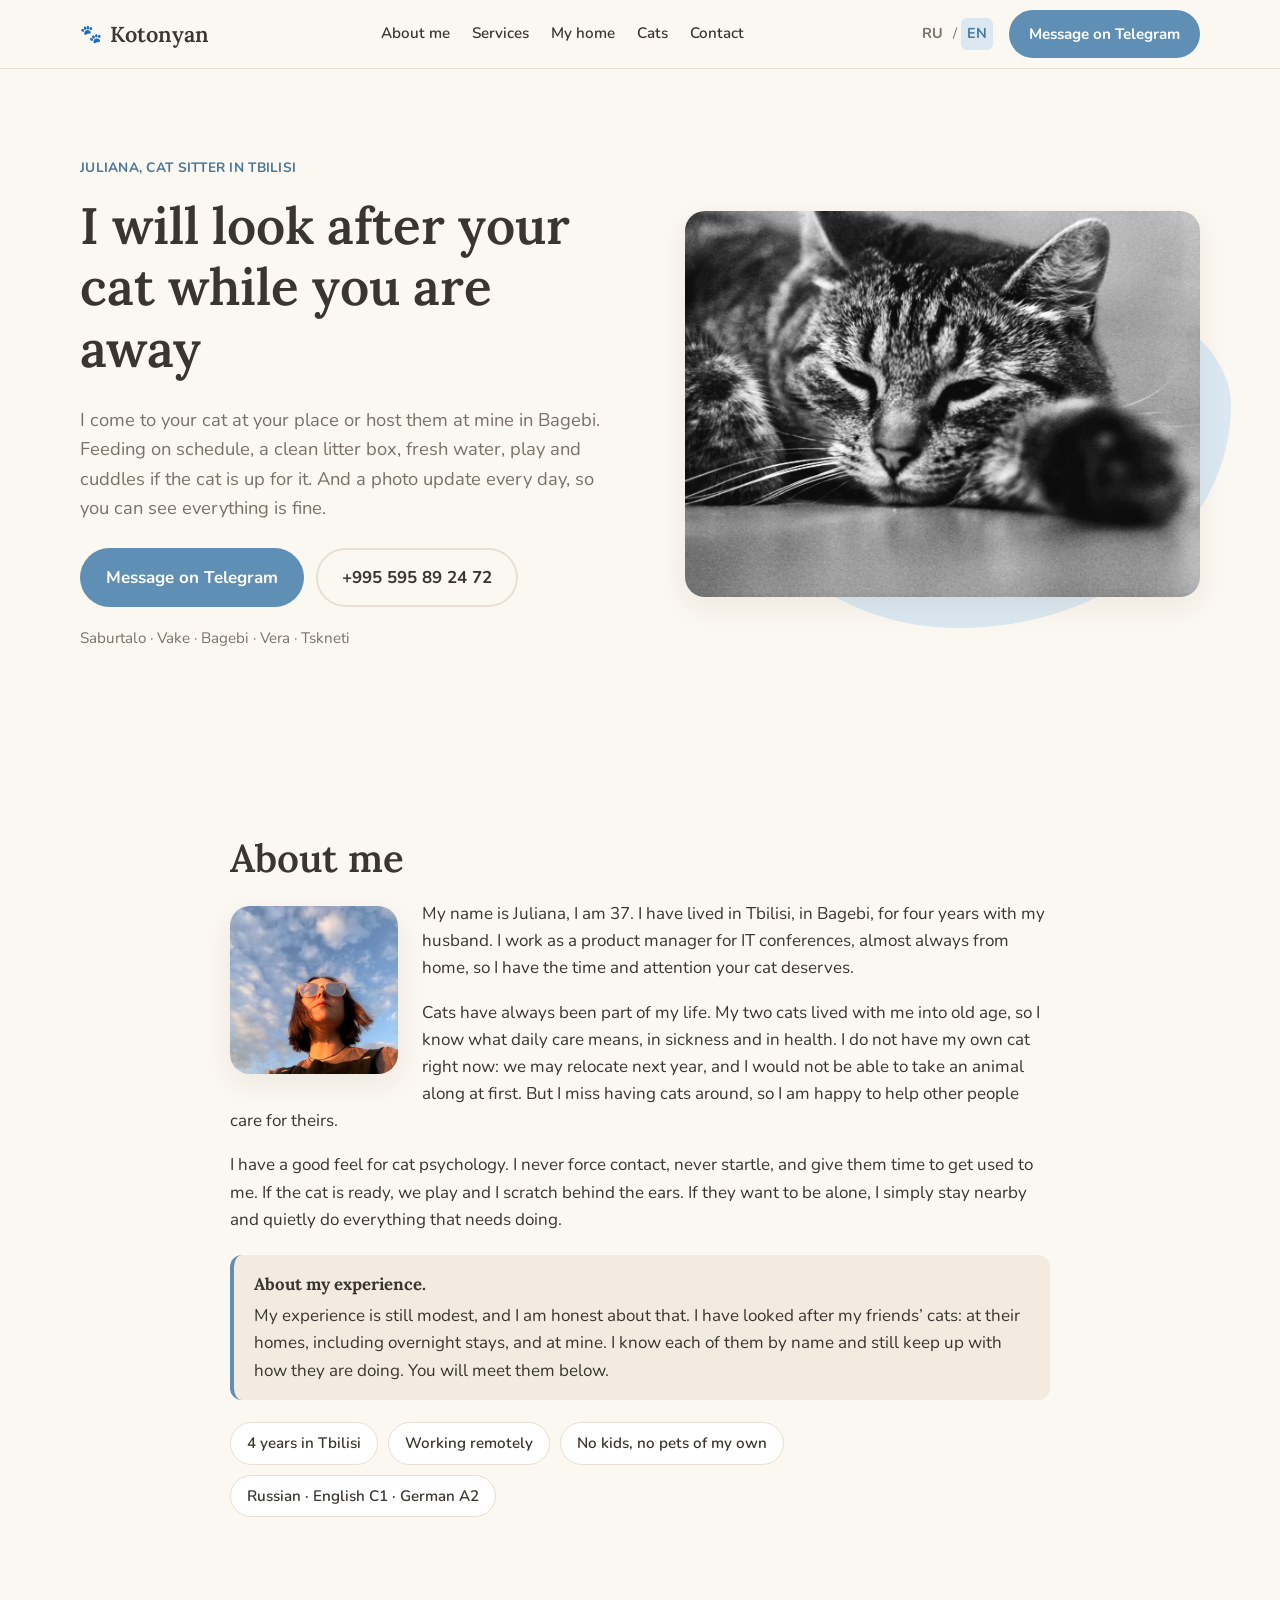
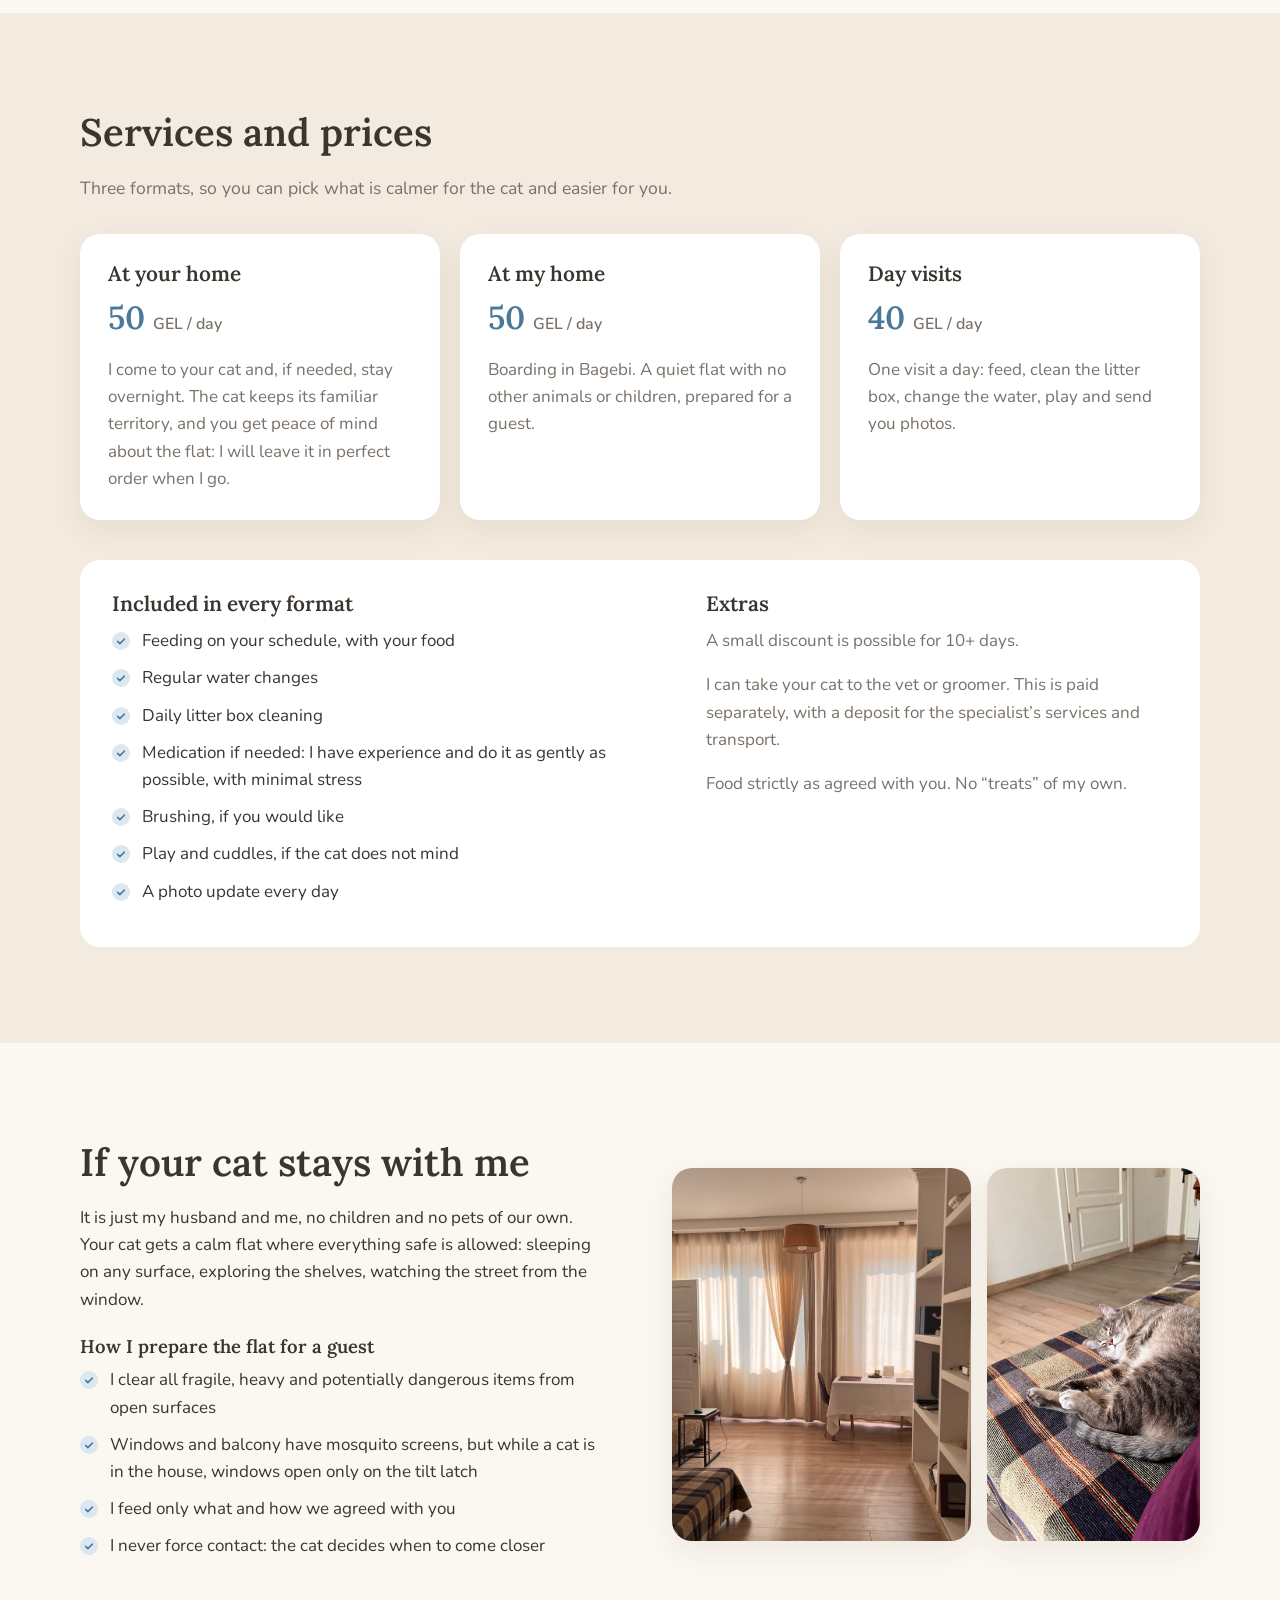
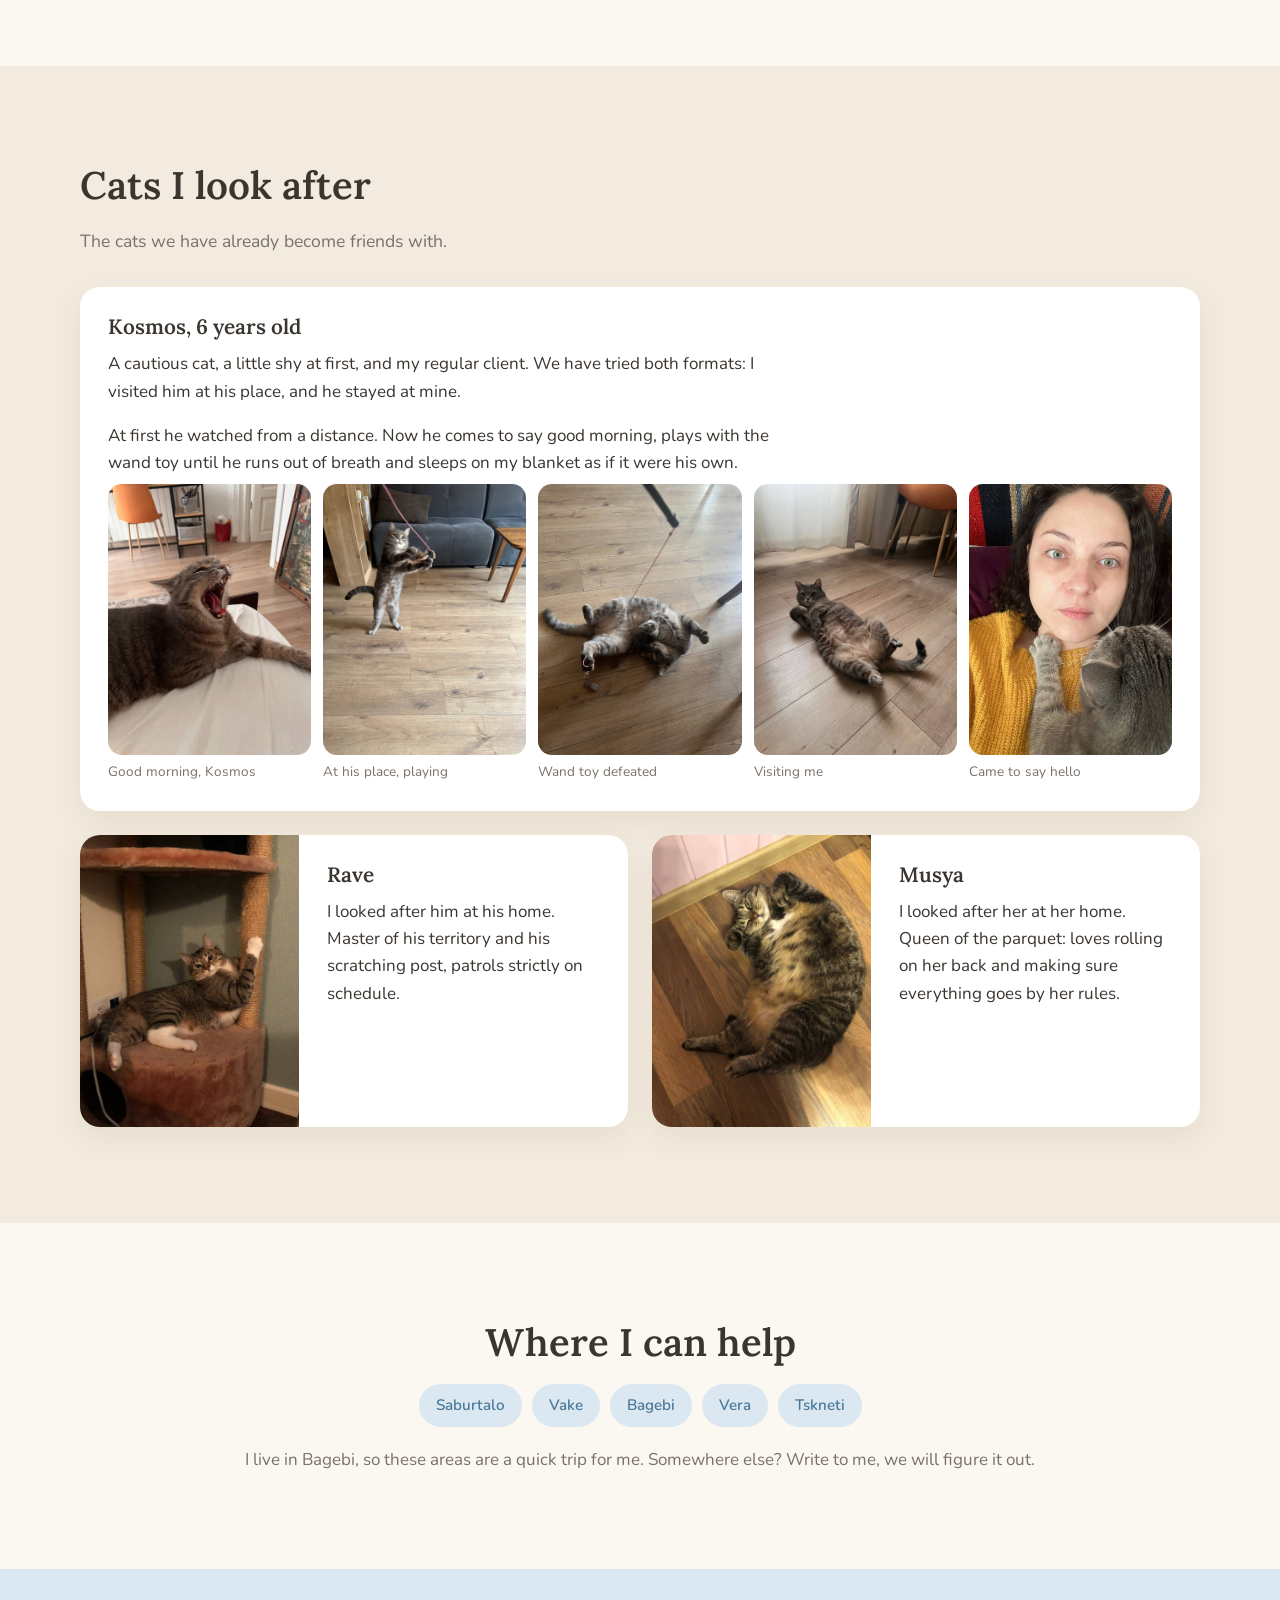
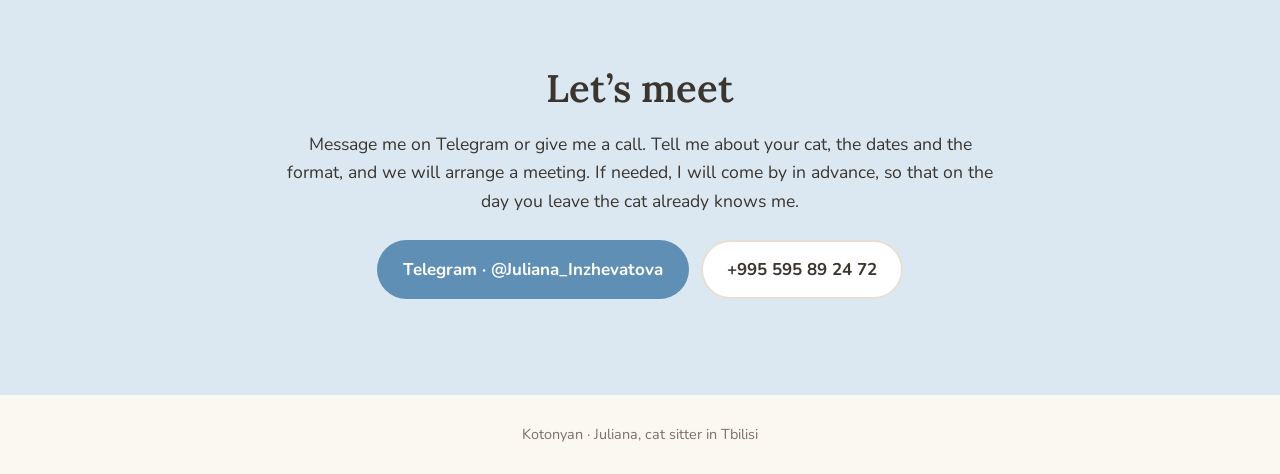
==== en/index.html @ 67782b3d "Отдельная английская страница /en/ с английским превью ссылки Co-Authored-By: Claude Opus 5 <noreply" ====
<!DOCTYPE html>
<html lang="en">
<head>
<meta charset="utf-8">
<meta name="viewport" content="width=device-width, initial-scale=1">
<title data-i18n="meta.title">Kotonyan · cat sitter in Tbilisi</title>
<meta name="description" data-i18n-content="meta.desc" content="Juliana, cat sitter in Tbilisi. Cat care at your home or boarding in Bagebi: feeding, litter, play, daily photo updates. Saburtalo, Vake, Bagebi, Vera, Tskneti.">
<meta property="og:title" content="Kotonyan · cat sitter in Tbilisi">
<meta property="og:description" content="Cat care at your home or boarding in Bagebi. Daily photo updates.">
<meta property="og:image" content="https://inzejune-max.github.io/kotonyan/img/cover.jpg">
<meta property="og:url" content="https://inzejune-max.github.io/kotonyan/en/">
<meta property="og:type" content="website">
<link rel="icon" href="../favicon.svg" type="image/svg+xml">
<link rel="preconnect" href="https://fonts.googleapis.com">
<link rel="preconnect" href="https://fonts.gstatic.com" crossorigin>
<link href="https://fonts.googleapis.com/css2?family=Lora:ital,wght@0,500;0,600;1,500&family=Nunito:wght@400;600;700&display=swap" rel="stylesheet">
<link rel="stylesheet" href="../css/style.css">
</head>
<body>

<header class="site-header">
  <div class="container header-inner">
    <a href="#top" class="logo"><span class="logo-mark" aria-hidden="true">🐾</span><span data-i18n="brand">Kotonyan</span></a>
    <nav class="nav" id="nav">
      <a href="#about" data-i18n="nav.about">About me</a>
      <a href="#services" data-i18n="nav.services">Services</a>
      <a href="#home" data-i18n="nav.home">My home</a>
      <a href="#cats" data-i18n="nav.cats">Cats</a>
      <a href="#contact" data-i18n="nav.contact">Contact</a>
    </nav>
    <div class="header-actions">
      <div class="lang" aria-label="Language">
        <a href="../#ru" data-lang="ru">RU</a>
        <span aria-hidden="true">/</span>
        <a href="./" data-lang="en" class="is-active">EN</a>
      </div>
      <a class="btn btn-primary btn-sm" href="https://t.me/Juliana_Inzhevatova" target="_blank" rel="noopener" data-i18n="cta.tg">Message on Telegram</a>
      <button class="burger" id="burger" aria-label="Menu" aria-expanded="false"><span></span><span></span><span></span></button>
    </div>
  </div>
</header>

<main id="top">

<section class="hero">
  <div class="container hero-grid">
    <div class="hero-text">
      <p class="kicker" data-i18n="hero.kicker">Juliana, cat sitter in Tbilisi</p>
      <h1 data-i18n="hero.title">I will look after your cat while you are away</h1>
      <p class="lead" data-i18n="hero.lead">I come to your cat at your place or host them at mine in Bagebi. Feeding on schedule, a clean litter box, fresh water, play and cuddles if the cat is up for it. And a photo update every day, so you can see everything is fine.</p>
      <div class="hero-cta">
        <a class="btn btn-primary" href="https://t.me/Juliana_Inzhevatova" target="_blank" rel="noopener" data-i18n="cta.tg">Message on Telegram</a>
        <a class="btn btn-ghost" href="tel:+995595892472">+995 595 89 24 72</a>
      </div>
      <p class="hero-areas" data-i18n="hero.areas">Saburtalo · Vake · Bagebi · Vera · Tskneti</p>
    </div>
    <div class="hero-photo">
      <img src="../img/cover.jpg" width="1280" height="853" alt="A cat dozing on the floor" data-i18n-alt="alt.cover">
    </div>
  </div>
</section>

<section class="section" id="about">
  <div class="container about">
    <h2 data-i18n="about.title">About me</h2>
    <div class="about-text">
      <img class="about-photo" src="../img/yuliana.jpg" width="1280" height="960" alt="Juliana" loading="lazy" data-i18n-alt="alt.yuliana">
      <p data-i18n="about.p1">My name is Juliana, I am 37. I have lived in Tbilisi, in Bagebi, for four years with my husband. I work as a product manager for IT conferences, almost always from home, so I have the time and attention your cat deserves.</p>
      <p data-i18n="about.p2">Cats have always been part of my life. My two cats lived with me into old age, so I know what daily care means, in sickness and in health. I do not have my own cat right now: we may relocate next year, and I would not be able to take an animal along at first. But I miss having cats around, so I am happy to help other people care for theirs.</p>
      <p data-i18n="about.p3">I have a good feel for cat psychology. I never force contact, never startle, and give them time to get used to me. If the cat is ready, we play and I scratch behind the ears. If they want to be alone, I simply stay nearby and quietly do everything that needs doing.</p>
      <div class="callout">
        <strong data-i18n="about.honest.title">About my experience.</strong>
        <span data-i18n="about.honest.text">My experience is still modest, and I am honest about that. I have looked after my friends’ cats: at their homes, including overnight stays, and at mine. I know each of them by name and still keep up with how they are doing. You will meet them below.</span>
      </div>
      <ul class="facts">
        <li data-i18n="about.f1">4 years in Tbilisi</li>
        <li data-i18n="about.f2">Working remotely</li>
        <li data-i18n="about.f3">No kids, no pets of my own</li>
        <li data-i18n="about.f4">Russian · English C1 · German A2</li>
      </ul>
    </div>
  </div>
</section>

<section class="section section-alt" id="services">
  <div class="container">
    <h2 data-i18n="services.title">Services and prices</h2>
    <p class="section-lead" data-i18n="services.lead">Three formats, so you can pick what is calmer for the cat and easier for you.</p>
    <div class="cards">
      <article class="card">
        <h3 data-i18n="services.c1.title">At your home</h3>
        <p class="price">50 <span data-i18n="services.perday">GEL / day</span></p>
        <p data-i18n="services.c1.text">I come to your cat and, if needed, stay overnight. The cat keeps its familiar territory, and you get peace of mind about the flat: I will leave it in perfect order when I go.</p>
      </article>
      <article class="card">
        <h3 data-i18n="services.c2.title">At my home</h3>
        <p class="price">50 <span data-i18n="services.perday">GEL / day</span></p>
        <p data-i18n="services.c2.text">Boarding in Bagebi. A quiet flat with no other animals or children, prepared for a guest.</p>
      </article>
      <article class="card">
        <h3 data-i18n="services.c3.title">Day visits</h3>
        <p class="price">40 <span data-i18n="services.perday">GEL / day</span></p>
        <p data-i18n="services.c3.text">One visit a day: feed, clean the litter box, change the water, play and send you photos.</p>
      </article>
    </div>
    <div class="included">
      <div>
        <h3 data-i18n="services.inc.title">Included in every format</h3>
        <ul class="checklist">
          <li data-i18n="services.inc.1">Feeding on your schedule, with your food</li>
          <li data-i18n="services.inc.2">Regular water changes</li>
          <li data-i18n="services.inc.3">Daily litter box cleaning</li>
          <li data-i18n="services.inc.4">Medication if needed: I have experience and do it as gently as possible, with minimal stress</li>
          <li data-i18n="services.inc.5">Brushing, if you would like</li>
          <li data-i18n="services.inc.6">Play and cuddles, if the cat does not mind</li>
          <li data-i18n="services.inc.7">A photo update every day</li>
        </ul>
      </div>
      <div class="notes">
        <h3 data-i18n="services.extra.title">Extras</h3>
        <p data-i18n="services.extra.1">A small discount is possible for 10+ days.</p>
        <p data-i18n="services.extra.2">I can take your cat to the vet or groomer. This is paid separately, with a deposit for the specialist’s services and transport.</p>
        <p data-i18n="services.extra.3">Food strictly as agreed with you. No “treats” of my own.</p>
      </div>
    </div>
  </div>
</section>

<section class="section" id="home">
  <div class="container home-grid">
    <div class="home-text">
      <h2 data-i18n="home.title">If your cat stays with me</h2>
      <p data-i18n="home.p1">It is just my husband and me, no children and no pets of our own. Your cat gets a calm flat where everything safe is allowed: sleeping on any surface, exploring the shelves, watching the street from the window.</p>
      <h3 data-i18n="home.list.title">How I prepare the flat for a guest</h3>
      <ul class="checklist">
        <li data-i18n="home.l1">I clear all fragile, heavy and potentially dangerous items from open surfaces</li>
        <li data-i18n="home.l2">Windows and balcony have mosquito screens, but while a cat is in the house, windows open only on the tilt latch</li>
        <li data-i18n="home.l3">I feed only what and how we agreed with you</li>
        <li data-i18n="home.l4">I never force contact: the cat decides when to come closer</li>
      </ul>
    </div>
    <div class="home-photos">
      <img src="../img/home.jpg" width="1280" height="960" alt="Living room: a bright room, sofa, window with curtains" loading="lazy" data-i18n-alt="alt.home">
      <img src="../img/kosmos-home-1.jpg" width="960" height="1280" alt="Kosmos sleeping on a blanket" loading="lazy" data-i18n-alt="alt.kosmosHome1">
    </div>
  </div>
</section>

<section class="section section-alt" id="cats">
  <div class="container">
    <h2 data-i18n="cats.title">Cats I look after</h2>
    <p class="section-lead" data-i18n="cats.lead">The cats we have already become friends with.</p>

    <article class="cat cat-featured">
      <div class="cat-text">
        <h3 data-i18n="cats.kosmos.name">Kosmos, 6 years old</h3>
        <p data-i18n="cats.kosmos.p1">A cautious cat, a little shy at first, and my regular client. We have tried both formats: I visited him at his place, and he stayed at mine.</p>
        <p data-i18n="cats.kosmos.p2">At first he watched from a distance. Now he comes to say good morning, plays with the wand toy until he runs out of breath and sleeps on my blanket as if it were his own.</p>
      </div>
      <div class="gallery">
        <figure><img src="../img/kosmos-morning.jpg" width="960" height="1280" alt="Kosmos yawning in the morning" loading="lazy" data-i18n-alt="alt.kosmosMorning"><figcaption data-i18n="cats.kosmos.c1">Good morning, Kosmos</figcaption></figure>
        <figure><img src="../img/kosmos-play-2.jpg" width="960" height="1280" alt="Kosmos standing on hind legs catching a toy" loading="lazy" data-i18n-alt="alt.kosmosPlay2"><figcaption data-i18n="cats.kosmos.c2">At his place, playing</figcaption></figure>
        <figure><img src="../img/kosmos-play-1.jpg" width="960" height="1280" alt="Kosmos lying on his back catching a wand toy" loading="lazy" data-i18n-alt="alt.kosmosPlay1"><figcaption data-i18n="cats.kosmos.c3">Wand toy defeated</figcaption></figure>
        <figure><img src="../img/kosmos-home-2.jpg" width="960" height="1280" alt="Kosmos lying on the floor while visiting" loading="lazy" data-i18n-alt="alt.kosmosHome2"><figcaption data-i18n="cats.kosmos.c4">Visiting me</figcaption></figure>
        <figure><img src="../img/yuliana-kosmos.jpg" width="720" height="1280" alt="Kosmos resting his paw on Juliana’s shoulder" loading="lazy" data-i18n-alt="alt.kosmosSelfie"><figcaption data-i18n="cats.kosmos.c5">Came to say hello</figcaption></figure>
      </div>
    </article>

    <div class="cats-row">
      <article class="cat">
        <figure><img src="../img/rave.jpg" width="960" height="1280" alt="Rave lying on a scratching post" loading="lazy" data-i18n-alt="alt.rave"></figure>
        <div class="cat-text">
          <h3 data-i18n="cats.rave.name">Rave</h3>
          <p data-i18n="cats.rave.p1">I looked after him at his home. Master of his territory and his scratching post, patrols strictly on schedule.</p>
        </div>
      </article>
      <article class="cat">
        <figure><img src="../img/musya.jpg" width="960" height="1280" alt="Musya lying on her back on the parquet" loading="lazy" data-i18n-alt="alt.musya"></figure>
        <div class="cat-text">
          <h3 data-i18n="cats.musya.name">Musya</h3>
          <p data-i18n="cats.musya.p1">I looked after her at her home. Queen of the parquet: loves rolling on her back and making sure everything goes by her rules.</p>
        </div>
      </article>
    </div>
  </div>
</section>

<section class="section" id="areas">
  <div class="container areas">
    <h2 data-i18n="areas.title">Where I can help</h2>
    <ul class="chips">
      <li data-i18n="areas.1">Saburtalo</li>
      <li data-i18n="areas.2">Vake</li>
      <li data-i18n="areas.3">Bagebi</li>
      <li data-i18n="areas.4">Vera</li>
      <li data-i18n="areas.5">Tskneti</li>
    </ul>
    <p data-i18n="areas.text">I live in Bagebi, so these areas are a quick trip for me. Somewhere else? Write to me, we will figure it out.</p>
  </div>
</section>

<section class="section section-contact" id="contact">
  <div class="container contact">
    <h2 data-i18n="contact.title">Let’s meet</h2>
    <p data-i18n="contact.text">Message me on Telegram or give me a call. Tell me about your cat, the dates and the format, and we will arrange a meeting. If needed, I will come by in advance, so that on the day you leave the cat already knows me.</p>
    <div class="contact-links">
      <a class="btn btn-primary" href="https://t.me/Juliana_Inzhevatova" target="_blank" rel="noopener">Telegram · @Juliana_Inzhevatova</a>
      <a class="btn btn-ghost" href="tel:+995595892472">+995 595 89 24 72</a>
    </div>
  </div>
</section>

</main>

<footer class="site-footer">
  <div class="container">
    <span data-i18n="footer.text">Kotonyan · Juliana, cat sitter in Tbilisi</span>
  </div>
</footer>

<script src="../js/main.js"></script>
</body>
</html>
---- css/style.css ----
:root {
  --bg: #fbf7f1;
  --bg-alt: #f3ebdf;
  --surface: #ffffff;
  --text: #3b3530;
  --muted: #7a7168;
  --line: #e8dfd2;
  --blue: #5f8fb4;
  --blue-dark: #4a7899;
  --blue-soft: #dbe8f1;
  --sand: #e9d9c3;
  --radius: 20px;
  --shadow: 0 10px 30px rgba(80, 60, 30, 0.08);
  --font-head: "Lora", Georgia, serif;
  --font-body: "Nunito", system-ui, -apple-system, "Segoe UI", sans-serif;
}

* { box-sizing: border-box; }

html { scroll-behavior: smooth; }

body {
  margin: 0;
  font-family: var(--font-body);
  font-size: 17px;
  line-height: 1.6;
  color: var(--text);
  background: var(--bg);
}

img { max-width: 100%; height: auto; display: block; }

h1, h2, h3 {
  font-family: var(--font-head);
  font-weight: 600;
  line-height: 1.2;
  margin: 0 0 0.5em;
  color: var(--text);
}
h1 { font-size: clamp(2rem, 4.5vw, 3.2rem); }
h2 { font-size: clamp(1.7rem, 3.2vw, 2.4rem); }
h3 { font-size: 1.3rem; }
p { margin: 0 0 1em; }
ul { margin: 0; padding: 0; list-style: none; }
a { color: var(--blue-dark); }

.container {
  width: min(1120px, 100% - 32px);
  margin: 0 auto;
}

.section { padding: clamp(56px, 8vw, 96px) 0; }
.section-alt { background: var(--bg-alt); }
.section-lead { color: var(--muted); max-width: 640px; margin-bottom: 2rem; font-size: 1.1rem; }

/* Buttons */
.btn {
  display: inline-flex;
  align-items: center;
  justify-content: center;
  gap: 8px;
  padding: 14px 24px;
  border-radius: 999px;
  font-weight: 700;
  text-decoration: none;
  border: 2px solid transparent;
  transition: background 0.2s, color 0.2s, border-color 0.2s, transform 0.1s;
  white-space: nowrap;
}
.btn:active { transform: translateY(1px); }
.btn-primary { background: var(--blue); color: #fff; }
.btn-primary:hover { background: var(--blue-dark); }
.btn-ghost { background: transparent; color: var(--text); border-color: var(--line); }
.btn-ghost:hover { border-color: var(--blue); color: var(--blue-dark); }
.btn-sm { padding: 10px 18px; font-size: 0.95rem; }

/* Header */
.site-header {
  position: sticky;
  top: 0;
  z-index: 50;
  background: rgba(251, 247, 241, 0.92);
  backdrop-filter: blur(10px);
  border-bottom: 1px solid var(--line);
}
.header-inner {
  display: flex;
  align-items: center;
  justify-content: space-between;
  gap: 24px;
  height: 68px;
}
.logo {
  display: inline-flex;
  align-items: center;
  gap: 8px;
  font-family: var(--font-head);
  font-size: 1.35rem;
  font-weight: 600;
  color: var(--text);
  text-decoration: none;
}
.logo-mark { font-size: 1.1rem; }
.nav { display: flex; gap: 22px; }
.nav a {
  color: var(--text);
  text-decoration: none;
  font-weight: 600;
  font-size: 0.95rem;
  padding: 6px 0;
  border-bottom: 2px solid transparent;
}
.nav a:hover { border-bottom-color: var(--blue); }
.header-actions { display: flex; align-items: center; gap: 16px; }
.lang { display: flex; align-items: center; gap: 4px; color: var(--muted); font-size: 0.9rem; }
.lang a {
  padding: 4px 6px;
  font-weight: 700;
  color: var(--muted);
  text-decoration: none;
  border-radius: 6px;
}
.lang a:hover { color: var(--text); }
.lang a.is-active { color: var(--blue-dark); background: var(--blue-soft); }
.burger {
  display: none;
  width: 40px;
  height: 40px;
  border: 0;
  background: none;
  cursor: pointer;
  flex-direction: column;
  justify-content: center;
  gap: 5px;
  padding: 8px;
}
.burger span { display: block; height: 2px; background: var(--text); border-radius: 2px; }

/* Hero */
.hero { padding: clamp(40px, 7vw, 88px) 0 clamp(48px, 7vw, 88px); }
.hero-grid {
  display: grid;
  grid-template-columns: 1.05fr 1fr;
  gap: clamp(32px, 5vw, 64px);
  align-items: center;
}
.kicker {
  color: var(--blue-dark);
  font-weight: 700;
  letter-spacing: 0.02em;
  text-transform: uppercase;
  font-size: 0.85rem;
  margin-bottom: 1rem;
}
.lead { font-size: 1.15rem; color: var(--muted); max-width: 560px; }
.hero-cta { display: flex; flex-wrap: wrap; gap: 12px; margin: 1.6rem 0 1.2rem; }
.hero-areas { color: var(--muted); font-size: 0.95rem; margin: 0; }
.hero-photo { position: relative; }
.hero-photo::before {
  content: "";
  position: absolute;
  inset: 12% -6% -8% 10%;
  background: var(--blue-soft);
  border-radius: 40% 60% 55% 45% / 50% 40% 60% 50%;
  z-index: 0;
}
.hero-photo img {
  position: relative;
  z-index: 1;
  border-radius: var(--radius);
  box-shadow: var(--shadow);
  aspect-ratio: 4 / 3;
  object-fit: cover;
}

/* About */
.about { max-width: 820px; }
.about-text::after { content: ""; display: block; clear: both; }
.about-photo {
  float: left;
  width: 168px;
  aspect-ratio: 1;
  object-fit: cover;
  object-position: center 72%;
  border-radius: var(--radius);
  box-shadow: var(--shadow);
  margin: 6px 24px 12px 0;
}
.callout {
  background: var(--bg-alt);
  border-left: 4px solid var(--blue);
  border-radius: 12px;
  padding: 16px 20px;
  margin: 1.4rem 0;
}
.callout strong { display: block; margin-bottom: 4px; font-family: var(--font-head); font-size: 1.05rem; }
.facts { display: flex; flex-wrap: wrap; gap: 10px; margin-top: 1.2rem; }
.facts li, .chips li {
  background: var(--surface);
  border: 1px solid var(--line);
  border-radius: 999px;
  padding: 8px 16px;
  font-size: 0.95rem;
  font-weight: 600;
}

/* Services */
.cards {
  display: grid;
  grid-template-columns: repeat(3, 1fr);
  gap: 20px;
  margin-bottom: 40px;
}
.card {
  background: var(--surface);
  border-radius: var(--radius);
  padding: 28px;
  box-shadow: var(--shadow);
  display: flex;
  flex-direction: column;
}
.card h3 { margin-bottom: 0.3rem; }
.card p:last-child { margin-bottom: 0; color: var(--muted); }
.price {
  font-family: var(--font-head);
  font-size: 2rem;
  font-weight: 600;
  color: var(--blue-dark);
  margin: 0 0 0.8rem;
}
.price span { font-family: var(--font-body); font-size: 1rem; font-weight: 600; color: var(--muted); }
.included {
  display: grid;
  grid-template-columns: 1.2fr 1fr;
  gap: 40px;
  background: var(--surface);
  border-radius: var(--radius);
  padding: 32px;
}
.checklist li {
  position: relative;
  padding-left: 30px;
  margin-bottom: 10px;
}
.checklist li::before {
  content: "";
  position: absolute;
  left: 0;
  top: 5px;
  width: 18px;
  height: 18px;
  border-radius: 50%;
  background: var(--blue-soft) url("data:image/svg+xml,%3Csvg xmlns='http://www.w3.org/2000/svg' viewBox='0 0 16 16'%3E%3Cpath d='M3.5 8.5l3 3 6-6' fill='none' stroke='%234a7899' stroke-width='2' stroke-linecap='round' stroke-linejoin='round'/%3E%3C/svg%3E") center / 12px no-repeat;
}
.notes p { color: var(--muted); }

/* Home */
.home-grid {
  display: grid;
  grid-template-columns: 1fr 1fr;
  gap: clamp(32px, 5vw, 64px);
  align-items: center;
}
.home-text h3 { font-size: 1.15rem; margin-top: 1.4rem; }
.home-photos {
  display: grid;
  grid-template-columns: 1.4fr 1fr;
  gap: 16px;
  align-items: stretch;
}
.home-photos img {
  border-radius: var(--radius);
  box-shadow: var(--shadow);
  height: 100%;
  object-fit: cover;
}
.home-photos img:first-child { aspect-ratio: 4 / 5; }
.home-photos img:last-child { aspect-ratio: 3 / 5; }

/* Cats */
.cat { background: var(--surface); border-radius: var(--radius); box-shadow: var(--shadow); overflow: hidden; }
.cat-text { padding: 28px; }
.cat-text p:last-child { margin-bottom: 0; }
.cat-featured { margin-bottom: 24px; }
.cat-featured .cat-text { max-width: 720px; padding-bottom: 8px; }
.gallery {
  display: grid;
  grid-template-columns: repeat(5, 1fr);
  gap: 12px;
  padding: 0 28px 28px;
}
.gallery figure, .cat figure { margin: 0; }
.gallery img {
  aspect-ratio: 3 / 4;
  object-fit: cover;
  border-radius: 14px;
}
.gallery figure:last-child img { object-position: center 60%; }
.gallery figcaption { font-size: 0.85rem; color: var(--muted); margin-top: 6px; }
.cats-row { display: grid; grid-template-columns: 1fr 1fr; gap: 24px; }
.cats-row .cat { display: grid; grid-template-columns: 0.8fr 1.2fr; align-items: start; }
.cats-row .cat img { width: 100%; object-fit: cover; aspect-ratio: 3 / 4; }

/* Areas */
.areas { text-align: center; }
.chips { display: flex; flex-wrap: wrap; justify-content: center; gap: 10px; margin: 1.2rem 0; }
.chips li { background: var(--blue-soft); border-color: transparent; color: var(--blue-dark); }
.areas p { color: var(--muted); margin: 0; }

/* Contact */
.section-contact { background: var(--blue-soft); }
.contact { text-align: center; max-width: 720px; }
.contact p { color: var(--text); font-size: 1.1rem; }
.contact-links { display: flex; flex-wrap: wrap; justify-content: center; gap: 12px; margin-top: 1.6rem; }
.contact-links .btn-ghost { background: var(--surface); }

.site-footer {
  padding: 28px 0;
  color: var(--muted);
  font-size: 0.9rem;
  text-align: center;
}

/* Responsive */
@media (max-width: 960px) {
  .nav { display: none; }
  .header-actions .btn { display: none; }
  .burger { display: flex; }
  .nav.is-open {
    display: flex;
    flex-direction: column;
    position: absolute;
    top: 68px;
    left: 0;
    right: 0;
    background: var(--bg);
    border-bottom: 1px solid var(--line);
    padding: 12px 16px 20px;
    gap: 4px;
  }
  .nav.is-open a { padding: 10px 0; font-size: 1.05rem; }
  .cards { grid-template-columns: 1fr; }
  .included { grid-template-columns: 1fr; gap: 24px; }
  .gallery { grid-template-columns: repeat(3, 1fr); }
  .gallery figure:nth-child(n+4) img { aspect-ratio: 4 / 3; }
}

@media (max-width: 720px) {
  body { font-size: 16px; }
  .hero-grid, .home-grid, .cats-row { grid-template-columns: 1fr; }
  .hero-photo { order: -1; }
  .hero-photo::before { inset: 10% -4% -6% 8%; }
  .about-photo { width: 120px; margin: 4px 16px 8px 0; }
  .home-photos img:first-child { aspect-ratio: 4 / 3; }
  .home-photos img:last-child { aspect-ratio: 3 / 4; }
  .gallery { grid-template-columns: repeat(2, 1fr); padding: 0 20px 20px; }
  .gallery figure:nth-child(n+4) img { aspect-ratio: 3 / 4; }
  .cats-row .cat { grid-template-columns: 1fr; }
  .cat-text { padding: 20px; }
  .included { padding: 24px 20px; }
  .card { padding: 22px; }
  .hero-cta .btn { width: 100%; }
}
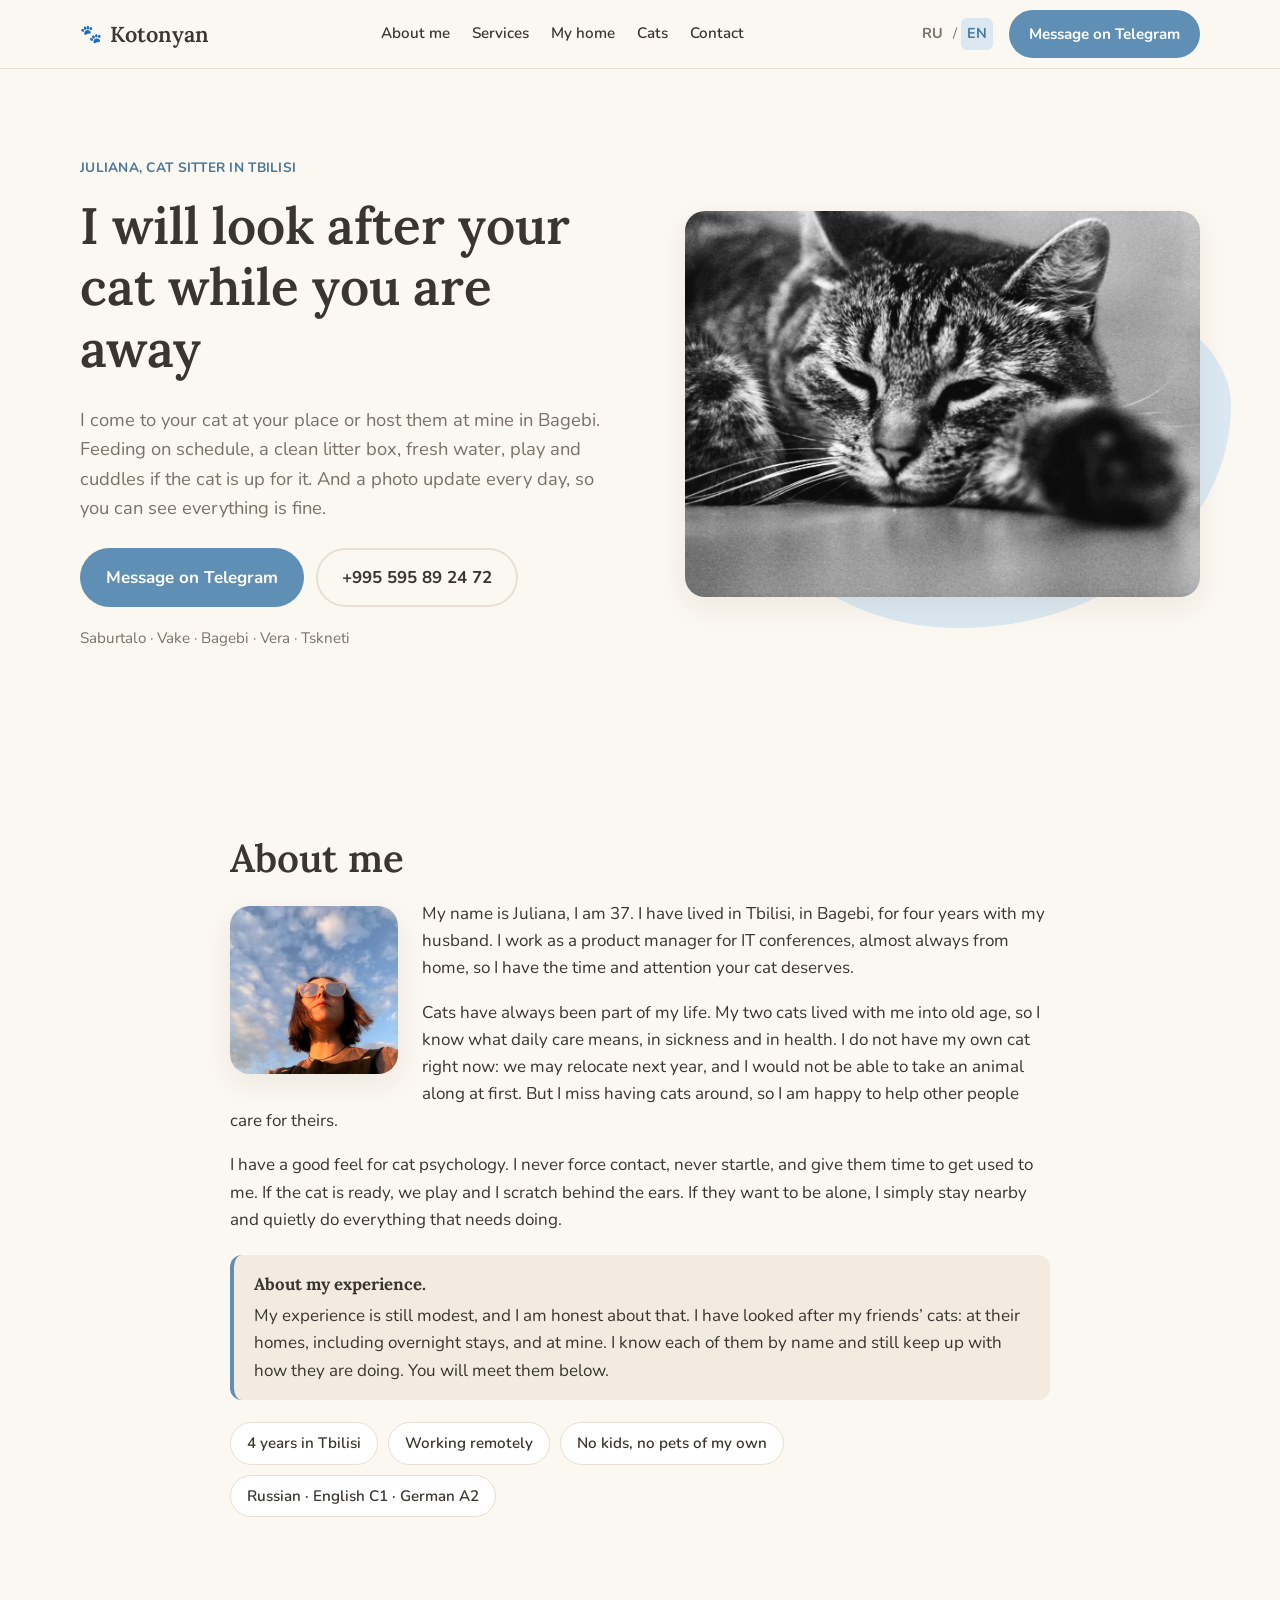
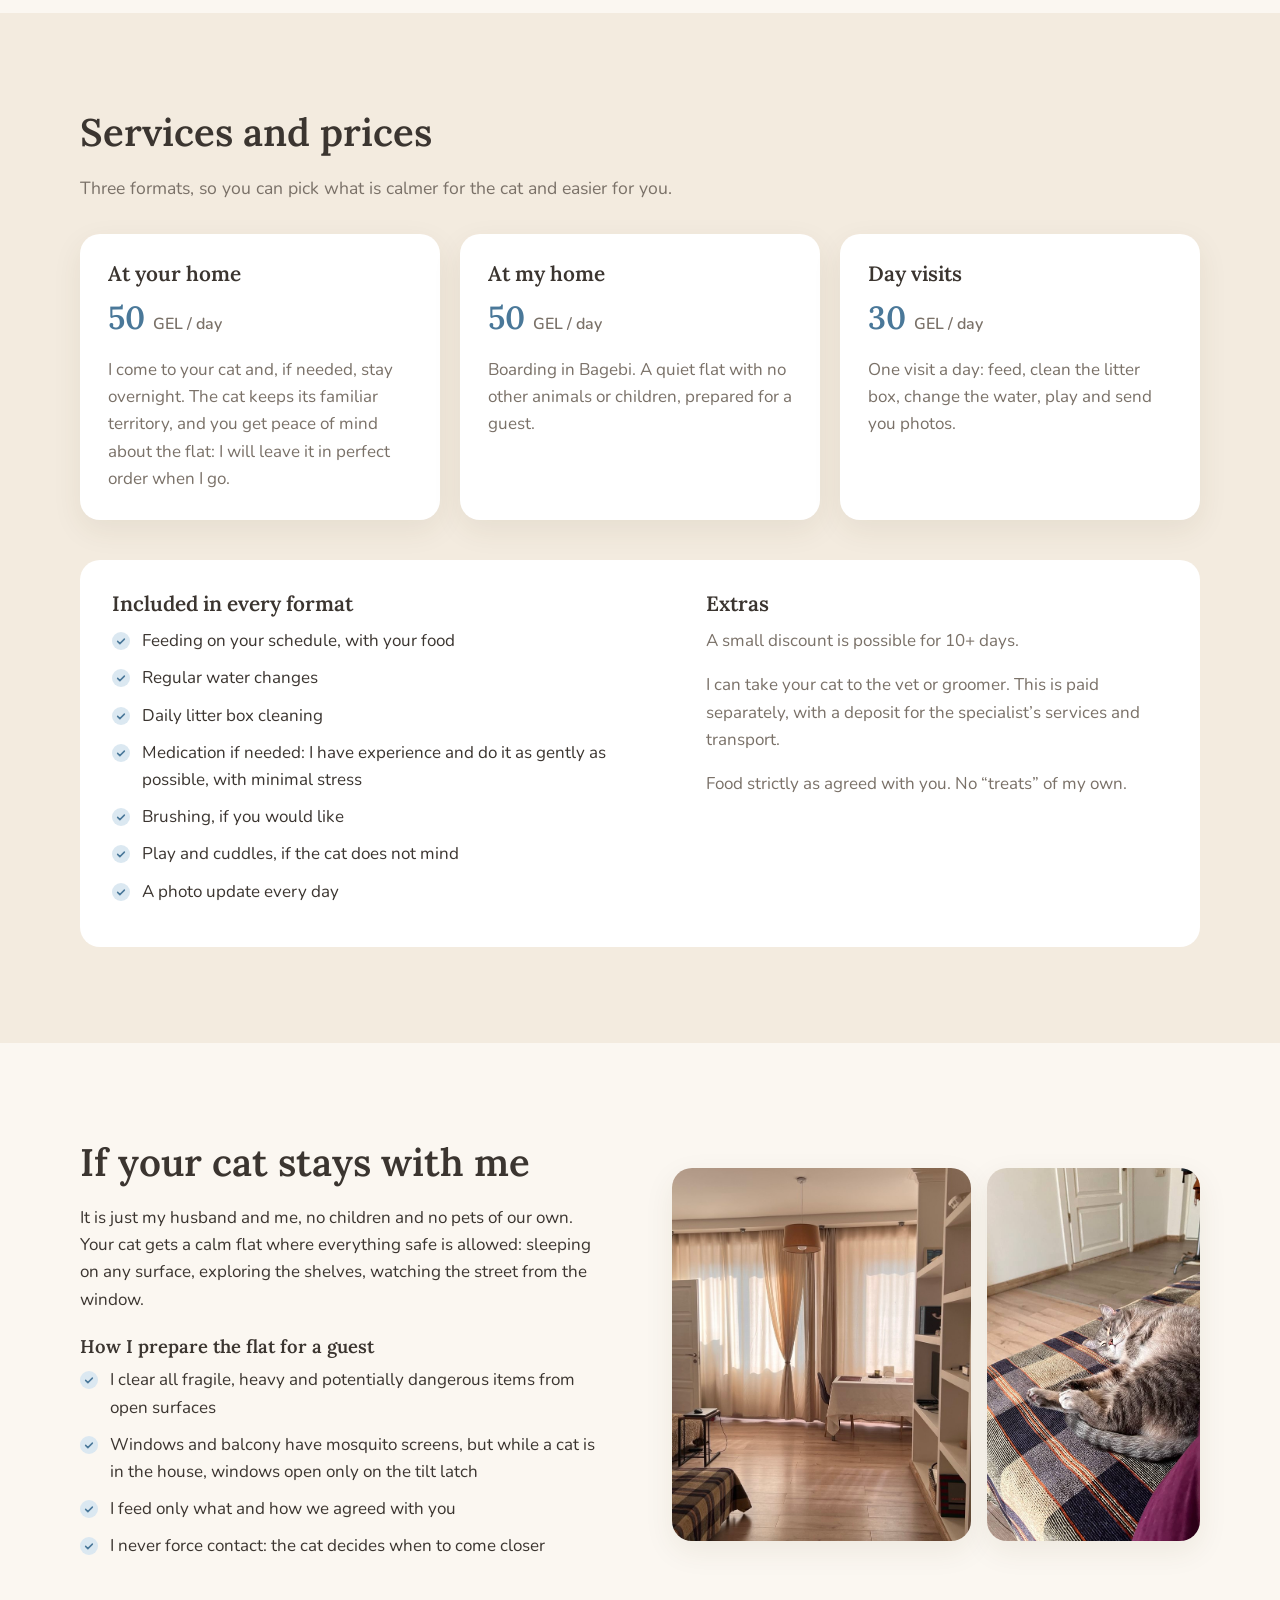
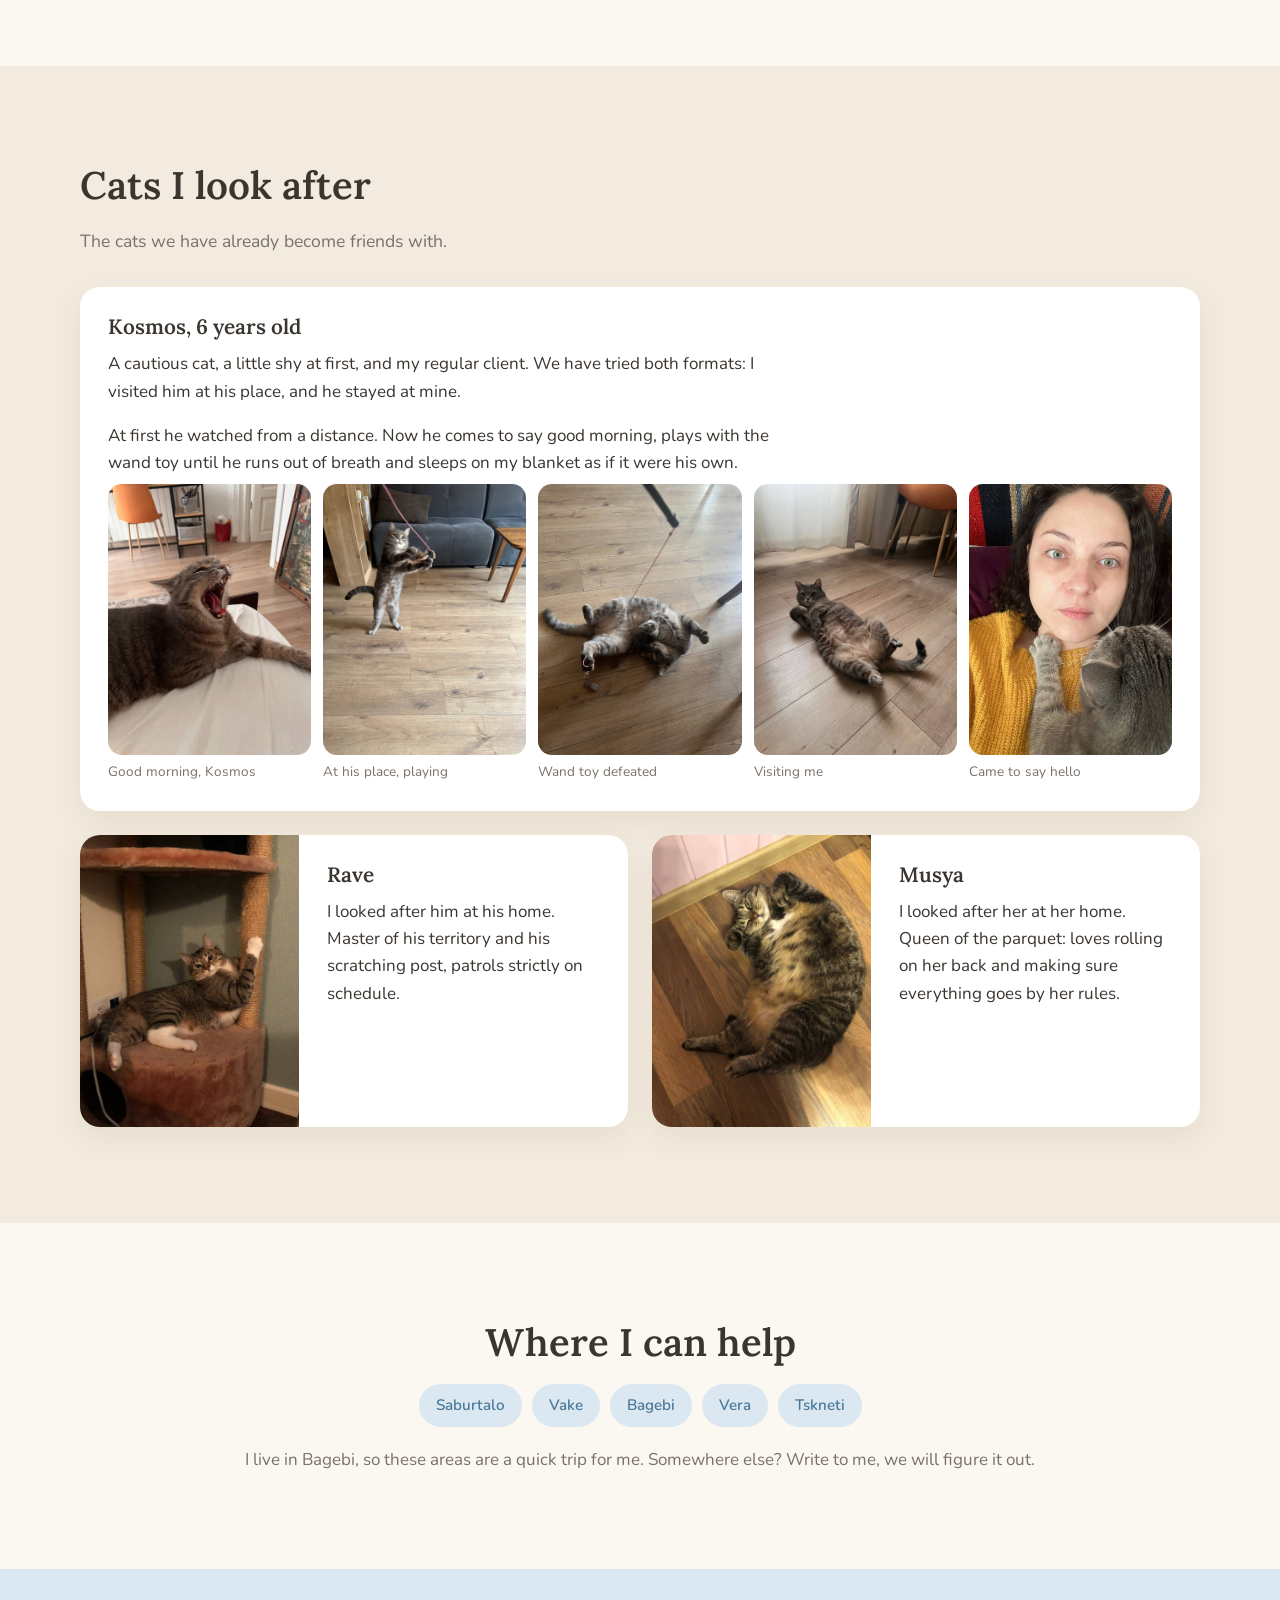
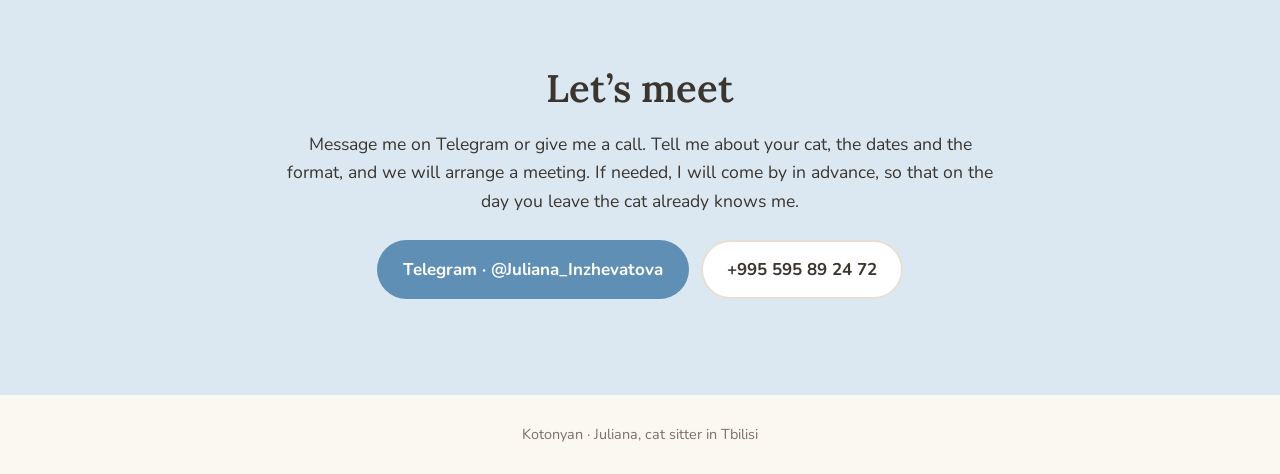
==== commit adc6fcde: "Дневная няня: 30 лари Co-Authored-By: Claude Opus 5 <noreply@anthropic.com>" ====
--- a/en/index.html
+++ b/en/index.html
@@ -99,7 +99,7 @@
       </article>
       <article class="card">
         <h3 data-i18n="services.c3.title">Day visits</h3>
-        <p class="price">40 <span data-i18n="services.perday">GEL / day</span></p>
+        <p class="price">30 <span data-i18n="services.perday">GEL / day</span></p>
         <p data-i18n="services.c3.text">One visit a day: feed, clean the litter box, change the water, play and send you photos.</p>
       </article>
     </div>
